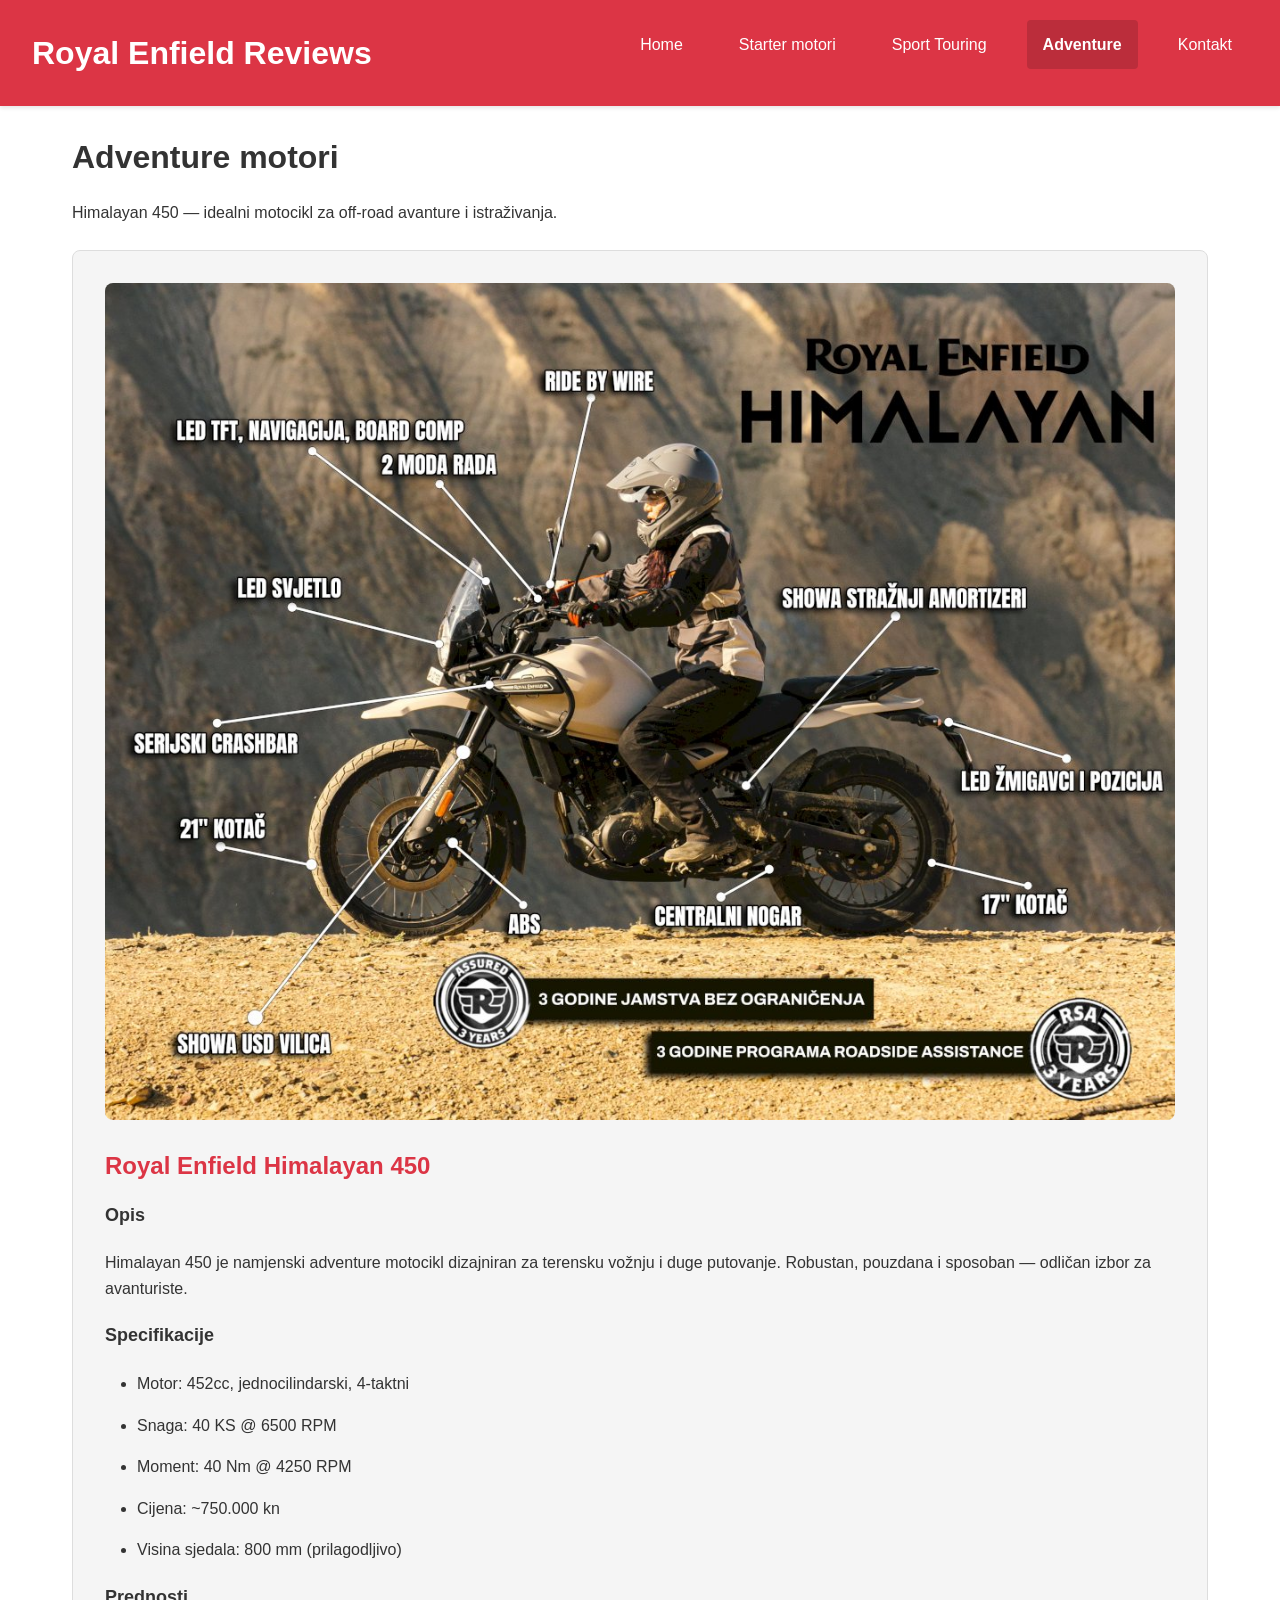
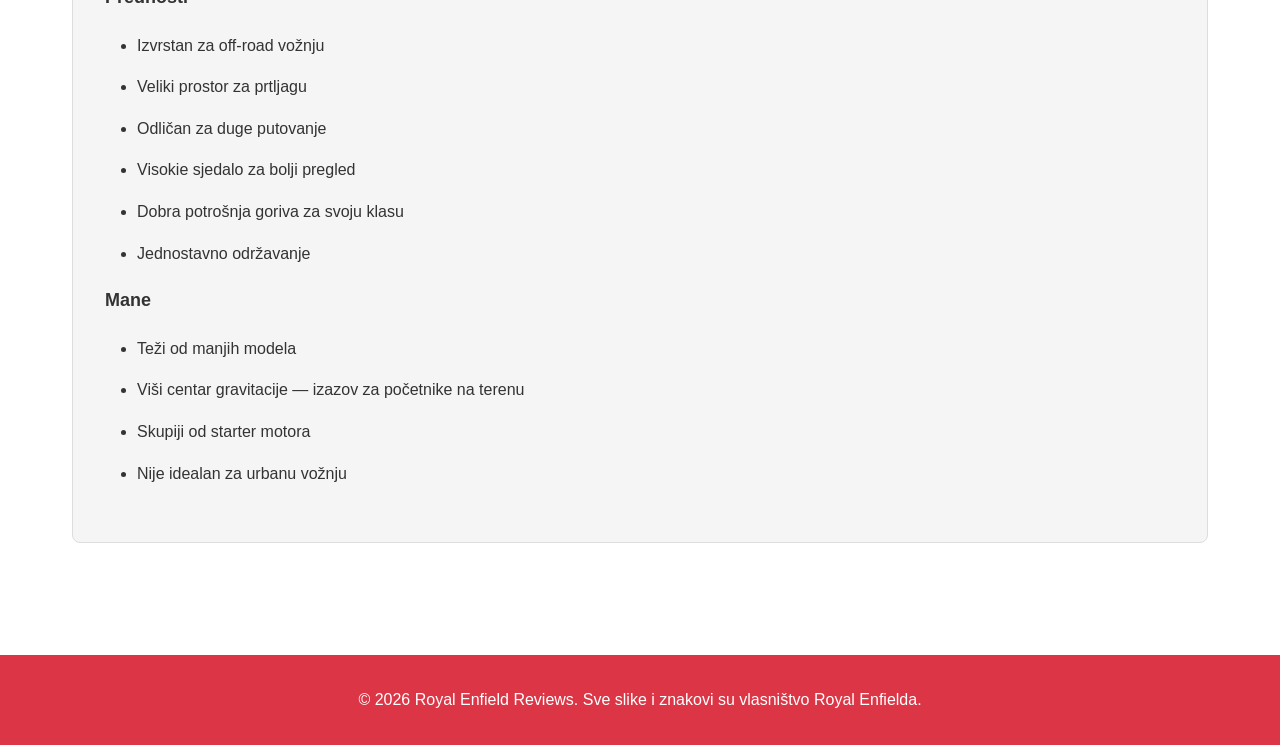
==== adventure.html @ 1a06f3dd "Add files via upload" ====
<!DOCTYPE html>
<html lang="hr">
<head>
    <meta charset="UTF-8">
    <meta name="viewport" content="width=device-width, initial-scale=1.0">
    <title>Adventure - Royal Enfield Reviews</title>
    <meta name="description" content="Detaljne recenzije Royal Enfield motora">
    <meta property="og:title" content="Royal Enfield Reviews">
    <meta property="og:description" content="Detaljne recenzije Royal Enfield motora - Hunter, Meteor, Super Meteor, Interceptor i Himalayan">
    <meta property="og:type" content="website">
    <link rel="stylesheet" href="css/style.css">
</head>
<body>
    <a href="#main-content" class="skip-link">Preskoči na glavni sadržaj</a>
    
    <header id="header">
    <h1>Royal Enfield Reviews</h1>
    
    <a href="#header" class="hamburger" id="hamburger-close">☰</a>
    <a href="#menu" class="hamburger" id="hamburger-open">☰</a>
    
    <nav class="nav-menu" id="menu">
        <ul>
            <li><a href="index.html">Home</a></li>
            <li><a href="starter-motori.html">Starter motori</a></li>
            <li><a href="sport-touring.html">Sport Touring</a></li>
            <li><a href="adventure.html" class="active">Adventure</a></li>
            <li><a href="kontakt.html">Kontakt</a></li>
        </ul>
    </nav>
</header>

    <main id="main-content">
        <h1>Adventure motori</h1>
        <p>Himalayan 450 — idealni motocikl za off-road avanture i istraživanja.</p>

        <section class="motor-review">
            <img src="img/RE_Himalayan_450.jpg" alt="Royal Enfield Himalayan 450" class="motor-image">
            <h2>Royal Enfield Himalayan 450</h2>
            
            <h3>Opis</h3>
            <p>Himalayan 450 je namjenski adventure motocikl dizajniran za terensku vožnju i duge putovanje. Robustan, pouzdana i sposoban — odličan izbor za avanturiste.</p>
            
            <h3>Specifikacije</h3>
            <ul>
                <li>Motor: 452cc, jednocilindarski, 4-taktni</li>
                <li>Snaga: 40 KS @ 6500 RPM</li>
                <li>Moment: 40 Nm @ 4250 RPM</li>
                <li>Cijena: ~750.000 kn</li>
                <li>Visina sjedala: 800 mm (prilagodljivo)</li>
            </ul>
            
            <h3>Prednosti</h3>
            <ul>
                <li>Izvrstan za off-road vožnju</li>
                <li>Veliki prostor za prtljagu</li>
                <li>Odličan za duge putovanje</li>
                <li>Visokie sjedalo za bolji pregled</li>
                <li>Dobra potrošnja goriva za svoju klasu</li>
                <li>Jednostavno održavanje</li>
            </ul>
            
            <h3>Mane</h3>
            <ul>
                <li>Teži od manjih modela</li>
                <li>Viši centar gravitacije — izazov za početnike na terenu</li>
                <li>Skupiji od starter motora</li>
                <li>Nije idealan za urbanu vožnju</li>
            </ul>
        </section>
    </main>
    <footer>
        <p>&copy; 2026 Royal Enfield Reviews. Sve slike i znakovi su vlasništvo Royal Enfielda.</p>
    </footer>
</body>
</html>
---- css/style.css ----
/* 1. CSS VARIJABLE - TOKENI */
:root {
    /* Boje */
    --color-primary: #dc3545;        /* Crvena (Royal Enfield) */
    --color-primary-dark: #bb2d3b;   /* Tamnija crvena */
    --color-text: #333333;           /* Temna siva za tekst */
    --color-text-light: #666666;     /* Светла сива za sekundarni tekst */
    --color-bg: #ffffff;             /* Bijela pozadina */
    --color-bg-light: #f5f5f5;       /* Svjetla siva pozadina */
    --color-border: #dddddd;         /* Granica */
    
    /* Razmaci */
    --spacing-xs: 0.5rem;            /* 8px */
    --spacing-sm: 1rem;              /* 16px */
    --spacing-md: 1.5rem;            /* 24px */
    --spacing-lg: 2rem;              /* 32px */
    --spacing-xl: 3rem;              /* 48px */
    
    /* Fontovi */
    --font-family-base: 'Segoe UI', Tahoma, Geneva, Verdana, sans-serif;
    --font-size-base: 1rem;          /* 16px */
    --font-size-sm: 0.875rem;        /* 14px */
    --font-size-lg: 1.125rem;        /* 18px */
    --font-size-xl: 1.5rem;          /* 24px */
    --font-size-2xl: 2rem;           /* 32px */
}
/* 2. RESET i GLOBALNI STILOVI */

* {
    margin: 0;
    padding: 0;
    box-sizing: border-box;
}

html {
    scroll-behavior: smooth;
}

body {
    font-family: var(--font-family-base);
    font-size: var(--font-size-base);
    color: var(--color-text);
    background-color: var(--color-bg);
    line-height: 1.6;
}

/* Linkovi */
a {
    color: var(--color-primary);
    text-decoration: none;
    transition: color 0.3s ease;
}

a:hover {
    color: var(--color-primary-dark);
    text-decoration: underline;
}

/* Fokus za pristupačnost */
a:focus,
button:focus,
input:focus,
textarea:focus,
select:focus {
    outline: 3px solid var(--color-primary);
    outline-offset: 2px;
}

/* Naslovi */
h1, h2, h3 {
    margin-bottom: var(--spacing-md);
    color: var(--color-text);
    line-height: 1.2;
}

h1 {
    font-size: var(--font-size-2xl);
}

h2 {
    font-size: var(--font-size-xl);
}

h3 {
    font-size: var(--font-size-lg);
}

/* Paragrafi */
p {
    margin-bottom: var(--spacing-md);
}
/* Liste */
ul, ol {
    margin-left: var(--spacing-lg);
    margin-bottom: var(--spacing-md);
}

li {
    margin-bottom: var(--spacing-sm);
}
/* 3. HEADER i NAVIGACIJA */

header {
    background-color: var(--color-primary);
    color: white;
    padding: var(--spacing-lg);
    box-shadow: 0 2px 4px rgba(0, 0, 0, 0.1);
    display: flex;
    justify-content: space-between;
    align-items: center;
    position: relative;
}

header h1 {
    color: white;
    margin-bottom: 0;
    flex: 1;
}

/* Hamburger gumb */
.hamburger {
    display: none;
    font-size: 1.5rem;
    cursor: pointer;
    color: white;
    background: none;
    border: none;
    padding: var(--spacing-sm);
}

#hamburger-close {
    display: none;
}

/* Navigacija */
.nav-menu {
    display: flex;
}

.nav-menu ul {
    list-style: none;
    margin: 0;
    padding: 0;
    display: flex;
    flex-wrap: wrap;
    gap: var(--spacing-md);
}

nav a {
    color: white;
    padding: var(--spacing-sm);
    border-radius: 4px;
    transition: background-color 0.3s ease;
}

nav a:hover {
    background-color: var(--color-primary-dark);
    text-decoration: none;
}

nav a.active {
    background-color: var(--color-primary-dark);
    font-weight: bold;
}

/* Skip link za pristupačnost */
.skip-link {
    position: absolute;
    top: -40px;
    left: 0;
    background-color: var(--color-primary);
    color: white;
    padding: var(--spacing-sm);
    text-decoration: none;
    z-index: 100;
}

.skip-link:focus {
    top: 0;
}

/* HAMBURGER NA MOBILELU - do 768px */
@media (max-width: 768px) {
    
    header {
        flex-wrap: wrap;
        position: relative;
    }
    
    /* Prikaži hamburger gumb */
    #hamburger-open {
        display: block;
    }
    
    #hamburger-close {
        display: none;
    }
    
    /* Navigacija je skrivena po defaultu */
    .nav-menu {
        display: none;
        position: absolute;
        top: 100%;
        left: 0;
        right: 0;
        width: 100%;
        background-color: var(--color-primary-dark);
        flex-direction: column;
        z-index: 999;
    }
    
    /* Kada je menu u :target, prikaži ga */
    .nav-menu:target {
        display: flex;
    }
    
    /* Navigacija ide vertikalno */
    .nav-menu ul {
        flex-direction: column;
        gap: 0;
        width: 100%;
    }
    
    nav a {
        display: block;
        padding: var(--spacing-md) var(--spacing-lg);
        text-align: left;
        border-radius: 0;
    }
    
    /* Prikaži close gumb kada je meni otvoren */
    .nav-menu:target ~ #hamburger-close {
        display: block;
    }
    
    /* Sakrij open gumb kada je meni otvoren */
    .nav-menu:target ~ #hamburger-open {
        display: none;
    }
}
/* 4. MAIN CONTENT */

main {
    max-width: 1200px;
    margin: 0 auto;
    padding: var(--spacing-lg);
    min-height: calc(100vh - 200px);
}

/* Hero sekcija */
.hero {
    background: linear-gradient(135deg, var(--color-primary) 0%, var(--color-primary-dark) 100%);
    color: white;
    padding: var(--spacing-xl);
    border-radius: 8px;
    text-align: center;
    margin-bottom: var(--spacing-xl);
}

.hero h2 {
    color: white;
    margin-bottom: var(--spacing-md);
}

.hero p {
    font-size: var(--font-size-lg);
    margin-bottom: 0;
}

/* 5. KARTICE i KOMPONENTE */

.categories {
    margin-bottom: var(--spacing-xl);
}

.category-card,
.motor-review {
    background-color: var(--color-bg-light);
    border: 1px solid var(--color-border);
    border-radius: 8px;
    padding: var(--spacing-lg);
    margin-bottom: var(--spacing-lg);
    transition: box-shadow 0.3s ease, transform 0.3s ease;
}

.category-card:hover {
    box-shadow: 0 4px 12px rgba(0, 0, 0, 0.1);
    transform: translateY(-4px);
}

.category-card h3,
.motor-review h2 {
    color: var(--color-primary);
}

.category-card a {
    display: inline-block;
    margin-top: var(--spacing-md);
    padding: var(--spacing-sm) var(--spacing-md);
    background-color: var(--color-primary);
    color: white;
    border-radius: 4px;
    transition: background-color 0.3s ease;
}

.category-card a:hover {
    background-color: var(--color-primary-dark);
    text-decoration: none;
}

/* 6. FORMA */

.contact-form {
    max-width: 600px;
    margin: var(--spacing-xl) 0;
}

.form-group {
    margin-bottom: var(--spacing-lg);
    display: flex;
    flex-direction: column;
}

label {
    margin-bottom: var(--spacing-sm);
    font-weight: bold;
    color: var(--color-text);
}

input,
textarea,
select {
    padding: var(--spacing-sm);
    border: 1px solid var(--color-border);
    border-radius: 4px;
    font-family: var(--font-family-base);
    font-size: var(--font-size-base);
    transition: border-color 0.3s ease;
}

input:focus,
textarea:focus,
select:focus {
    border-color: var(--color-primary);
}

textarea {
    resize: vertical;
    min-height: 120px;
}

button {
    padding: var(--spacing-sm) var(--spacing-lg);
    background-color: var(--color-primary);
    color: white;
    border: none;
    border-radius: 4px;
    font-size: var(--font-size-base);
    font-weight: bold;
    cursor: pointer;
    transition: background-color 0.3s ease;
}

button:hover {
    background-color: var(--color-primary-dark);
}

/* 7. FOOTER */

footer {
    background-color: var(--color-primary);
    color: white;
    text-align: center;
    padding: var(--spacing-lg);
    margin-top: var(--spacing-xl);
}

footer p {
    margin-bottom: 0;
    color: white;
}
/* 8. RESPONSIVE DIZAJN - TABLET i MOBITEL */

/* Tablet (do 768px) */
@media (max-width: 768px) {
    
    /* Header */
    header {
        padding: var(--spacing-md);
    }
    
    header h1 {
        font-size: var(--font-size-xl);
        margin-bottom: var(--spacing-sm);
    }
    
    /* Navigacija */
    nav ul {
        flex-direction: column;
        gap: var(--spacing-sm);
    }
    
    nav a {
        display: block;
        padding: var(--spacing-sm);
        text-align: center;
    }
    
    /* Main */
    main {
        padding: var(--spacing-md);
    }
    
    /* Kartice */
    .category-card,
    .motor-review {
        padding: var(--spacing-md);
        margin-bottom: var(--spacing-md);
    }
    
    /* Hero */
    .hero {
        padding: var(--spacing-lg);
    }
    
    .hero h2 {
        font-size: var(--font-size-lg);
    }
    
    /* Forma */
    .contact-form {
        max-width: 100%;
    }
}

/* Mobitel (do 480px) */
@media (max-width: 480px) {
    
    /* Naslovi */
    h1 {
        font-size: var(--font-size-xl);
    }
    
    h2 {
        font-size: var(--font-size-lg);
    }
    
    h3 {
        font-size: var(--font-size-base);
    }
    
    /* Header */
    header {
        padding: var(--spacing-sm);
    }
    
    header h1 {
        font-size: var(--font-size-lg);
    }
    
    /* Navigacija */
    nav ul {
        gap: var(--spacing-xs);
    }
    
    nav a {
        padding: var(--spacing-xs) var(--spacing-sm);
        font-size: var(--font-size-sm);
    }
    
    /* Main */
    main {
        padding: var(--spacing-sm);
        min-height: calc(100vh - 150px);
    }
    
    /* Kartice */
    .category-card,
    .motor-review {
        padding: var(--spacing-md);
    }
    
    /* Hero */
    .hero {
        padding: var(--spacing-md);
    }
    
    /* Button */
    button {
        width: 100%;
        padding: var(--spacing-md);
    }
}
/* Slike */

.hero-logo {
    max-width: 200px;
    height: auto;
    margin-bottom: var(--spacing-lg);
}

.motor-image {
    max-width: 100%;
    height: auto;
    border-radius: 8px;
    margin-bottom: var(--spacing-lg);
    display: block;
}

.category-card img {
    max-width: 100%;
    height: auto;
    border-radius: 8px;
    margin-bottom: var(--spacing-md);
}
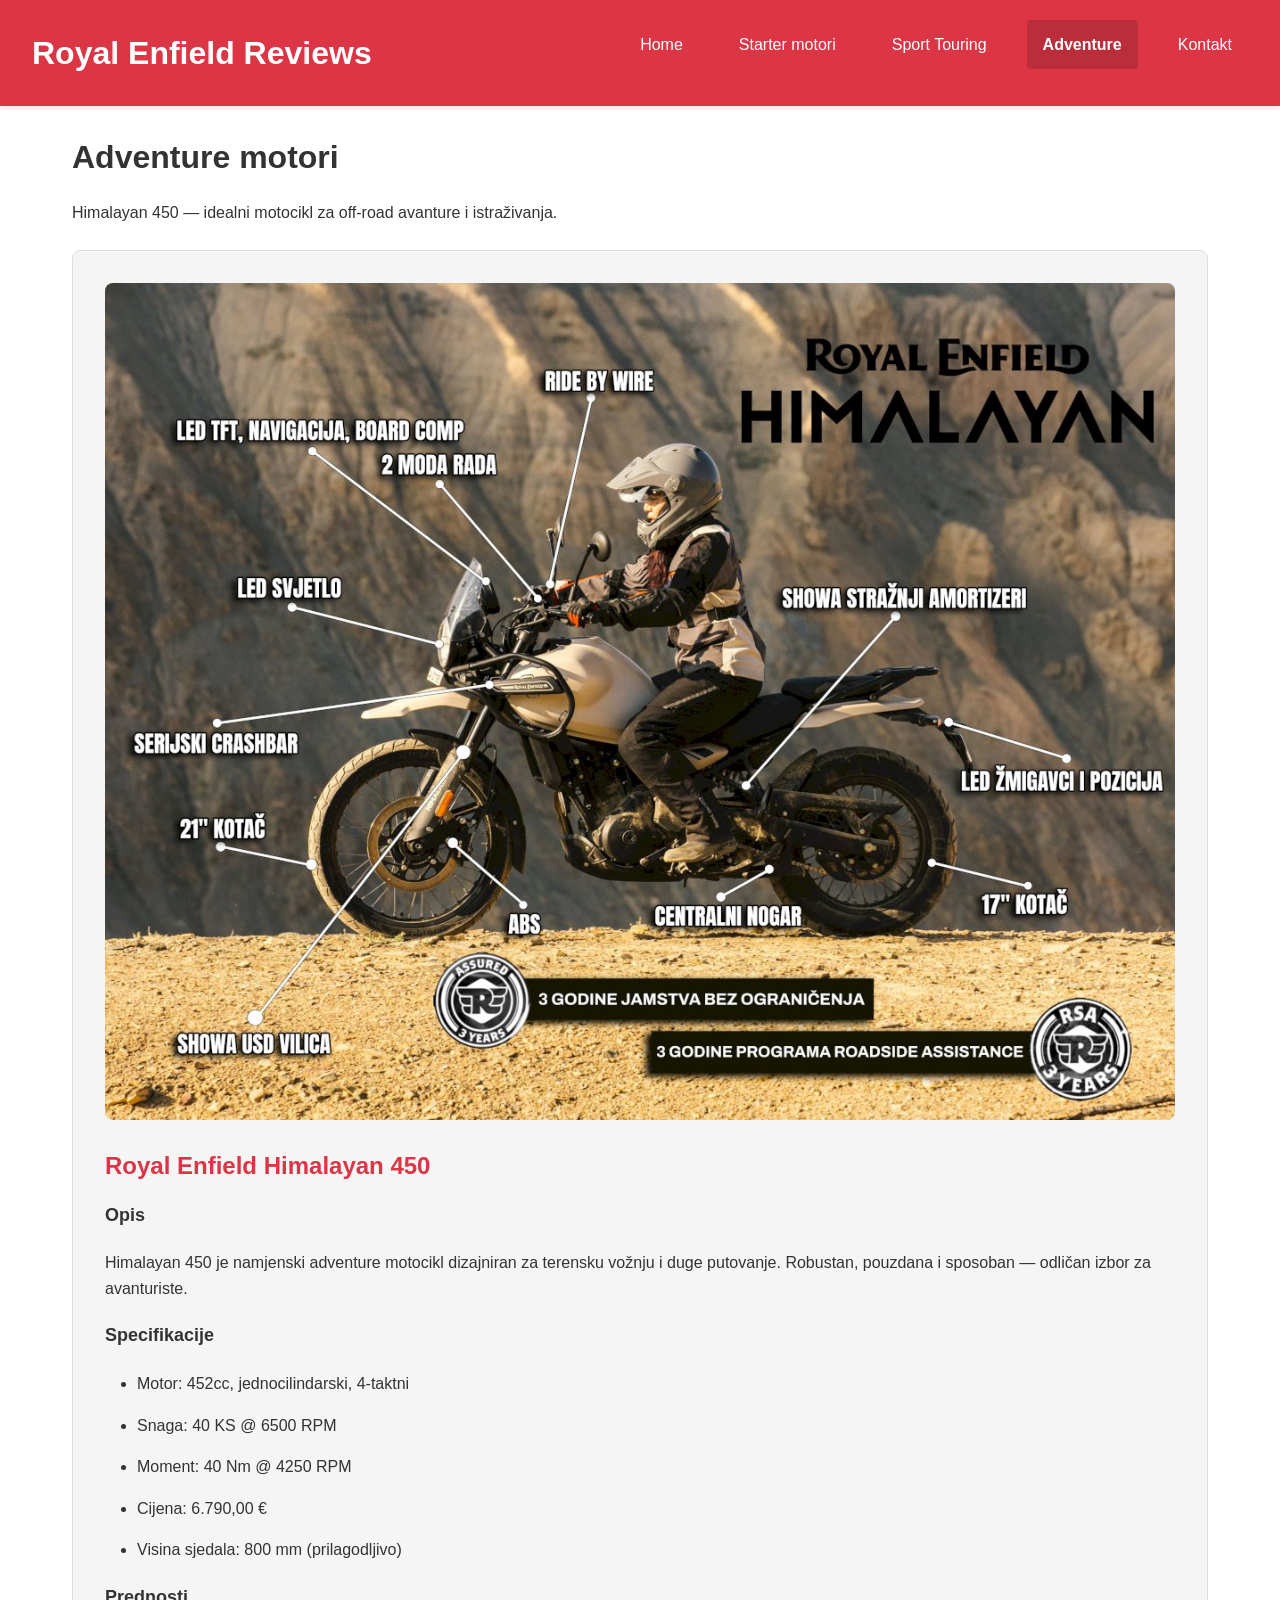
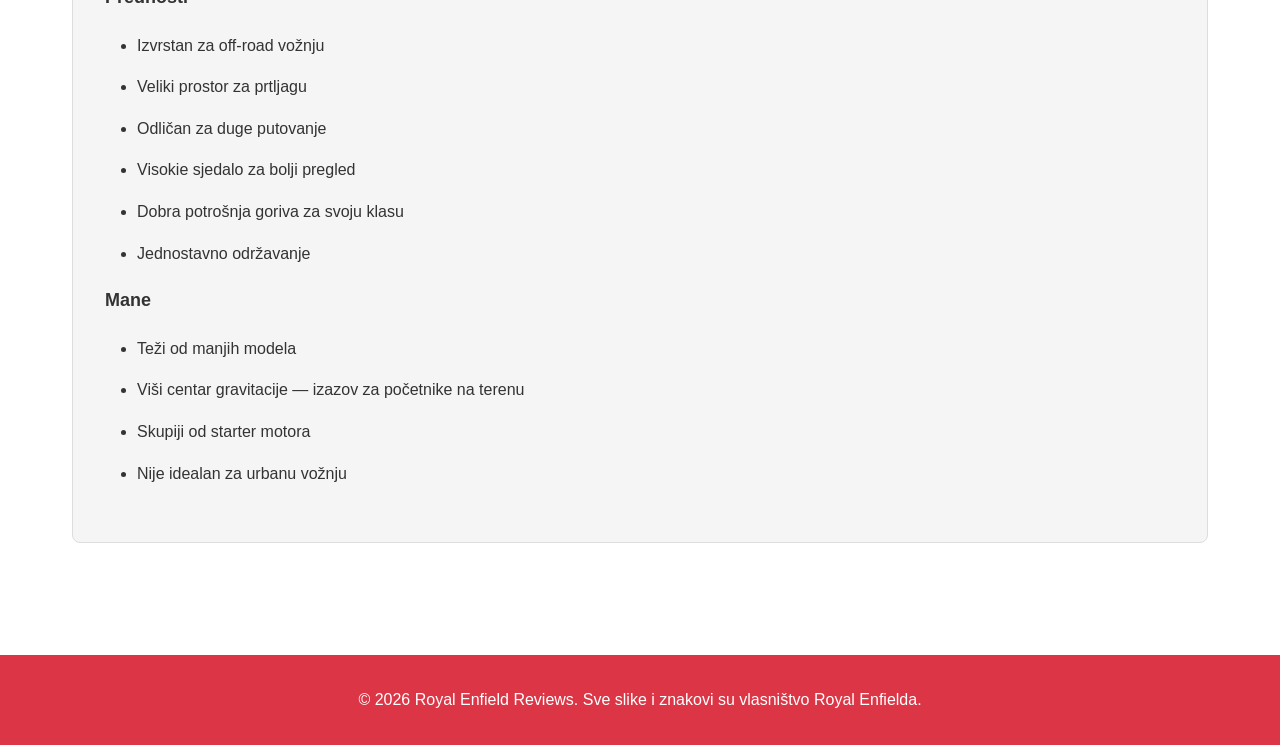
==== commit b89b2b29: "Fix HTML formatting and update content" ====
--- a/adventure.html
+++ b/adventure.html
@@ -22,7 +22,7 @@
     <nav class="nav-menu" id="menu">
         <ul>
             <li><a href="index.html">Home</a></li>
-            <li><a href="starter-motori.html">Starter motori</a></li>
+            <li><a href="Starter-motori.html">Starter motori</a></li>
             <li><a href="sport-touring.html">Sport Touring</a></li>
             <li><a href="adventure.html" class="active">Adventure</a></li>
             <li><a href="kontakt.html">Kontakt</a></li>
@@ -46,7 +46,7 @@
                 <li>Motor: 452cc, jednocilindarski, 4-taktni</li>
                 <li>Snaga: 40 KS @ 6500 RPM</li>
                 <li>Moment: 40 Nm @ 4250 RPM</li>
-                <li>Cijena: ~750.000 kn</li>
+                <li>Cijena: 6.790,00 €</li>
                 <li>Visina sjedala: 800 mm (prilagodljivo)</li>
             </ul>
             
@@ -73,4 +73,4 @@
         <p>&copy; 2026 Royal Enfield Reviews. Sve slike i znakovi su vlasništvo Royal Enfielda.</p>
     </footer>
 </body>
-</html>+</html>
--- a/css/style.css
+++ b/css/style.css
@@ -162,7 +162,11 @@
     background-color: var(--color-primary-dark);
     font-weight: bold;
 }
-
+nav a:focus {
+    outline: 3px solid white;
+    outline-offset: 2px;
+    background-color: var(--color-primary-dark);
+}
 /* Skip link za pristupačnost */
 .skip-link {
     position: absolute;
@@ -512,4 +516,4 @@
     height: auto;
     border-radius: 8px;
     margin-bottom: var(--spacing-md);
-}+}
